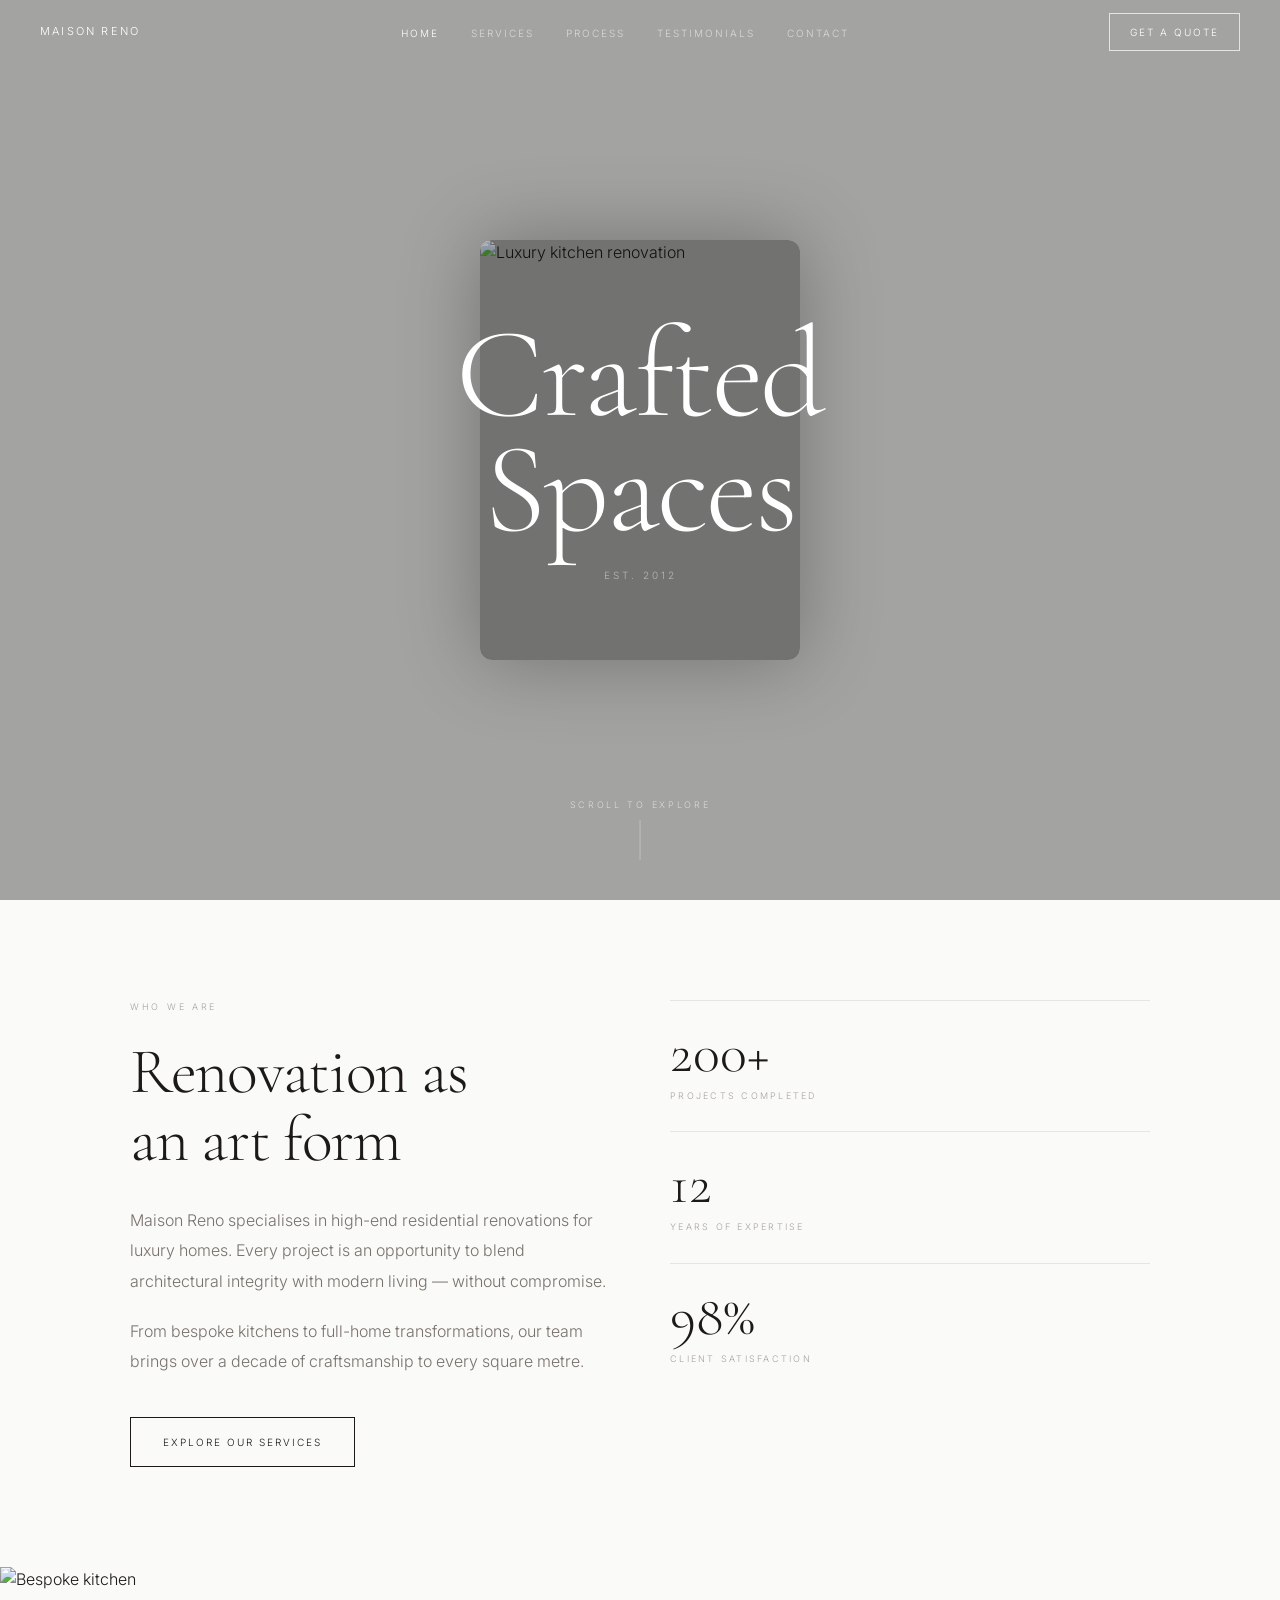
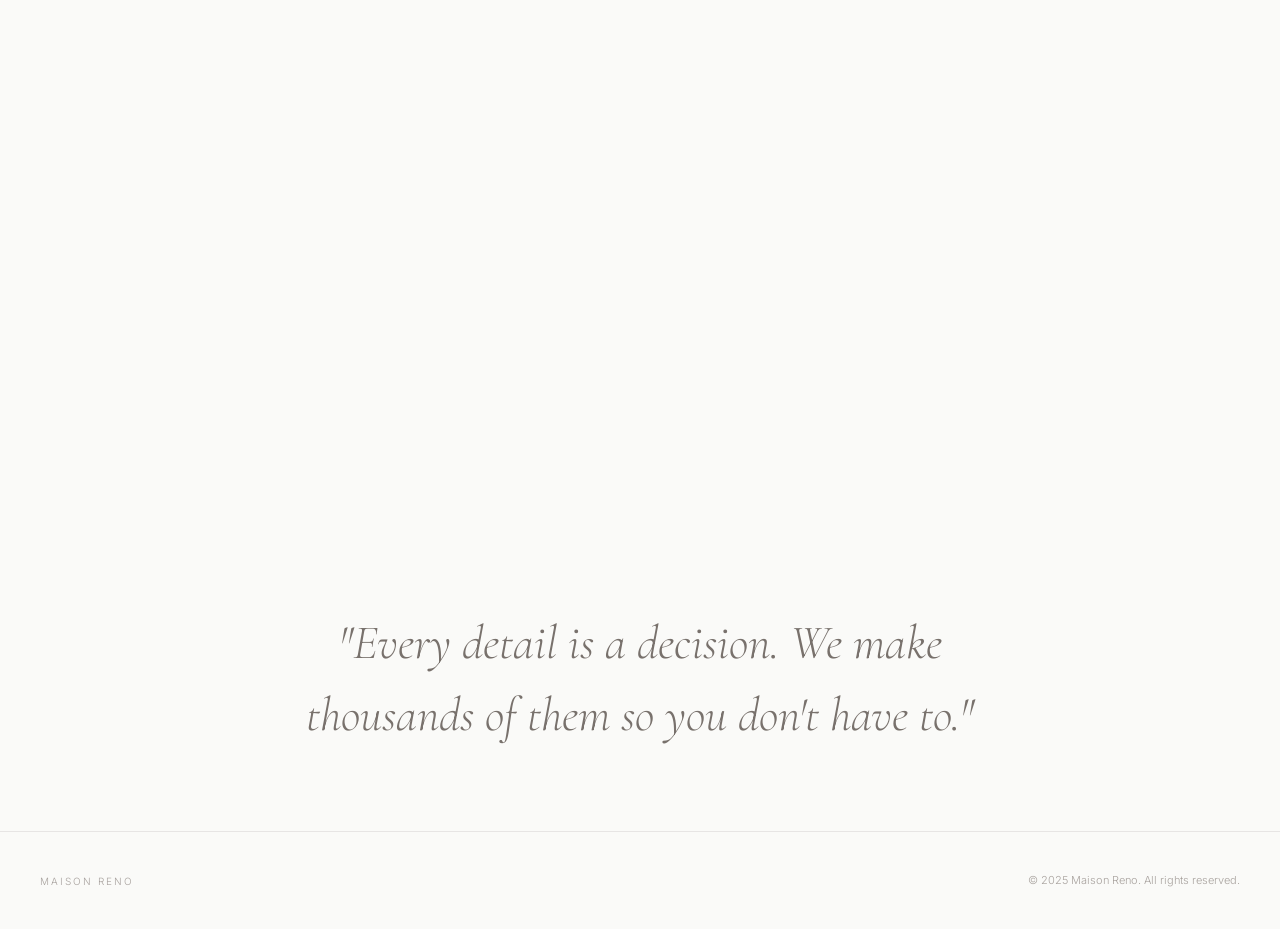
==== index.html @ ba7e4c6f "Add files via upload" ====
<!DOCTYPE html>
<html lang="en">
<head>
  <meta charset="UTF-8" />
  <meta name="viewport" content="width=device-width, initial-scale=1.0" />
  <title>Maison Reno — Luxury Home Renovations</title>
  <meta name="description" content="Award-winning luxury home renovation specialists. Kitchens, bathrooms, and full-home transformations crafted with precision." />
  <meta property="og:title" content="Maison Reno — Luxury Home Renovations" />
  <meta property="og:description" content="We transform luxury homes with precision craftsmanship and timeless design." />
  <link rel="stylesheet" href="style.css" />
</head>
<body>

  <!-- NAV -->
  <nav id="nav">
    <a href="index.html" class="nav-logo">Maison Reno</a>
    <ul class="nav-links">
      <li><a href="index.html" class="active">Home</a></li>
      <li><a href="services.html">Services</a></li>
      <li><a href="process.html">Process</a></li>
      <li><a href="testimonials.html">Testimonials</a></li>
      <li><a href="contact.html">Contact</a></li>
    </ul>
    <a href="contact.html" class="nav-cta">Get a Quote</a>
    <button class="nav-mobile-toggle" onclick="toggleMobileMenu()" aria-label="Menu">
      <svg width="20" height="20" fill="none" stroke="currentColor" stroke-width="1.5" viewBox="0 0 24 24">
        <path stroke-linecap="round" d="M4 6h16M4 12h16M4 18h16"/>
      </svg>
    </button>
  </nav>

  <!-- HERO -->
  <div class="hero">
    <div class="hero-bg loaded" id="heroBg" style="background-image: url('https://images.unsplash.com/photo-1600566753190-17f0baa2a6c3?w=1920&auto=format&fit=crop')"></div>
    <div class="hero-overlay"></div>

    <div class="hero-media" id="heroMedia">
      <img src="https://images.unsplash.com/photo-1600607687939-ce8a6c25118c?w=900&auto=format&fit=crop" alt="Luxury kitchen renovation" />
      <div class="hero-media-overlay"></div>
    </div>

    <div class="hero-text" id="heroText">
      <h1 id="heroWord1" style="transform: translateX(0); transition: transform 0.05s linear;">Crafted</h1>
      <h1 id="heroWord2" style="transform: translateX(0); transition: transform 0.05s linear;">Spaces</h1>
      <p style="font-size:10px; letter-spacing:0.3em; text-transform:uppercase; color:rgba(255,255,255,0.5); margin-top:20px;">Est. 2012</p>
    </div>

    <div class="hero-scroll-hint">
      <p>Scroll to explore</p>
      <div class="scroll-line"></div>
    </div>
  </div>

  <!-- ABOUT SECTION -->
  <section>
    <div class="grid-2">
      <div class="fade-in">
        <span class="section-label">Who we are</span>
        <h2 style="font-size: clamp(2.5rem,5vw,4.5rem); margin-bottom: 32px;">Renovation as<br>an art form</h2>
        <p style="color: var(--muted); line-height: 1.9; margin-bottom: 20px;">
          Maison Reno specialises in high-end residential renovations for luxury homes. Every project is an opportunity to blend architectural integrity with modern living — without compromise.
        </p>
        <p style="color: var(--muted); line-height: 1.9; margin-bottom: 40px;">
          From bespoke kitchens to full-home transformations, our team brings over a decade of craftsmanship to every square metre.
        </p>
        <a href="services.html" class="btn">Explore our services</a>
      </div>
      <div class="fade-in" style="transition-delay: 0.15s;">
        <div class="stat-item">
          <p class="stat-num">200+</p>
          <p class="stat-label">Projects completed</p>
        </div>
        <div class="stat-item" style="margin-top:28px;">
          <p class="stat-num">12</p>
          <p class="stat-label">Years of expertise</p>
        </div>
        <div class="stat-item" style="margin-top:28px;">
          <p class="stat-num">98%</p>
          <p class="stat-label">Client satisfaction</p>
        </div>
      </div>
    </div>
  </section>

  <!-- FEATURED IMAGE -->
  <div style="width:100%; aspect-ratio:16/7; overflow:hidden; margin:0;">
    <img src="https://images.unsplash.com/photo-1556909114-f6e7ad7d3136?w=1600&auto=format&fit=crop" alt="Bespoke kitchen" style="width:100%; height:100%; object-fit:cover;" />
  </div>

  <!-- QUOTE -->
  <section style="text-align:center; padding: 80px 40px;">
    <div class="fade-in">
      <p style="font-family: var(--heading); font-size: clamp(1.8rem, 4vw, 3rem); font-weight:300; font-style:italic; color:var(--muted); max-width:700px; margin:0 auto; line-height:1.5;">
        "Every detail is a decision. We make thousands of them so you don't have to."
      </p>
    </div>
  </section>

  <!-- FOOTER -->
  <footer>
    <span class="footer-brand">Maison Reno</span>
    <span class="footer-copy">© 2025 Maison Reno. All rights reserved.</span>
  </footer>

  <script src="nav.js"></script>
  <script>
    // Scroll-driven hero expansion
    const heroMedia = document.getElementById('heroMedia');
    const heroWord1 = document.getElementById('heroWord1');
    const heroWord2 = document.getElementById('heroWord2');
    let progress = 0;
    let isExpanded = false;

    window.addEventListener('wheel', (e) => {
      if (!isExpanded) {
        e.preventDefault();
        progress = Math.min(Math.max(progress + e.deltaY * 0.001, 0), 1);
        applyHeroProgress(progress);
        if (progress >= 1) isExpanded = true;
      }
    }, { passive: false });

    function applyHeroProgress(p) {
      const w = 320 + p * 1100;
      const h = 420 + p * 380;
      heroMedia.style.width = Math.min(w, window.innerWidth * 0.95) + 'px';
      heroMedia.style.height = Math.min(h, window.innerHeight * 0.85) + 'px';
      const tx = p * 140;
      heroWord1.style.transform = `translateX(-${tx}px)`;
      heroWord2.style.transform = `translateX(${tx}px)`;
    }

    // Fade-in on scroll
    const observer = new IntersectionObserver((entries) => {
      entries.forEach(e => { if (e.isIntersecting) e.target.classList.add('visible'); });
    }, { threshold: 0.15 });
    document.querySelectorAll('.fade-in').forEach(el => observer.observe(el));
  </script>
</body>
</html>
---- style.css ----
@import url('https://fonts.googleapis.com/css2?family=Cormorant+Garamond:wght@300;400;500;600&family=Inter:wght@300;400;500&display=swap');

*, *::before, *::after { box-sizing: border-box; margin: 0; padding: 0; }

:root {
  --bg: #fafaf8;
  --text: #1c1917;
  --muted: #78716c;
  --subtle: #a8a29e;
  --border: #e7e5e4;
  --gold: #c9a96e;
  --heading: 'Cormorant Garamond', Georgia, serif;
  --body: 'Inter', system-ui, sans-serif;
}

html { scroll-behavior: smooth; font-size: 16px; }

body {
  background: var(--bg);
  color: var(--text);
  font-family: var(--body);
  font-weight: 300;
  line-height: 1.6;
  -webkit-font-smoothing: antialiased;
}

/* ── NAV ── */
nav {
  position: fixed;
  top: 0; left: 0; right: 0;
  z-index: 100;
  height: 64px;
  display: flex;
  align-items: center;
  justify-content: space-between;
  padding: 0 40px;
  transition: background 0.4s, border-color 0.4s;
}

nav.scrolled {
  background: rgba(250,250,248,0.92);
  backdrop-filter: blur(12px);
  border-bottom: 1px solid var(--border);
}

.nav-logo {
  font-family: var(--body);
  font-size: 11px;
  letter-spacing: 0.2em;
  text-transform: uppercase;
  text-decoration: none;
  color: white;
  transition: color 0.4s;
}

nav.scrolled .nav-logo { color: var(--text); }

.nav-links {
  display: flex;
  gap: 32px;
  list-style: none;
}

.nav-links a {
  font-size: 10px;
  letter-spacing: 0.2em;
  text-transform: uppercase;
  text-decoration: none;
  color: rgba(255,255,255,0.6);
  transition: color 0.3s;
}

.nav-links a:hover, .nav-links a.active { color: white; }

nav.scrolled .nav-links a { color: var(--subtle); }
nav.scrolled .nav-links a:hover,
nav.scrolled .nav-links a.active { color: var(--text); }

.nav-cta {
  font-size: 10px;
  letter-spacing: 0.2em;
  text-transform: uppercase;
  text-decoration: none;
  padding: 10px 20px;
  border: 1px solid rgba(255,255,255,0.7);
  color: white;
  transition: all 0.3s;
}

.nav-cta:hover { background: white; color: var(--text); }

nav.scrolled .nav-cta { border-color: var(--text); color: var(--text); }
nav.scrolled .nav-cta:hover { background: var(--text); color: white; }

.nav-mobile-toggle {
  display: none;
  background: none;
  border: none;
  cursor: pointer;
  color: white;
}

nav.scrolled .nav-mobile-toggle { color: var(--text); }

/* ── HERO ── */
.hero {
  position: relative;
  height: 100vh;
  display: flex;
  align-items: center;
  justify-content: center;
  overflow: hidden;
}

.hero-bg {
  position: absolute;
  inset: 0;
  background-size: cover;
  background-position: center;
  transform: scale(1.05);
  transition: transform 8s ease-out;
}

.hero-bg.loaded { transform: scale(1); }

.hero-overlay {
  position: absolute;
  inset: 0;
  background: rgba(0,0,0,0.35);
}

.hero-media {
  position: absolute;
  width: 320px;
  height: 420px;
  border-radius: 12px;
  overflow: hidden;
  box-shadow: 0 0 80px rgba(0,0,0,0.3);
  transition: width 0.6s cubic-bezier(.4,0,.2,1), height 0.6s cubic-bezier(.4,0,.2,1);
}

.hero-media img {
  width: 100%;
  height: 100%;
  object-fit: cover;
}

.hero-media-overlay {
  position: absolute;
  inset: 0;
  background: rgba(0,0,0,0.3);
  border-radius: 12px;
}

.hero-text {
  position: relative;
  z-index: 10;
  text-align: center;
  pointer-events: none;
}

.hero-text h1 {
  font-family: var(--heading);
  font-size: clamp(3.5rem, 10vw, 9rem);
  font-weight: 300;
  color: white;
  line-height: 0.9;
  letter-spacing: -0.02em;
}

.hero-scroll-hint {
  position: absolute;
  bottom: 40px;
  left: 50%;
  transform: translateX(-50%);
  z-index: 10;
  text-align: center;
}

.hero-scroll-hint p {
  font-size: 9px;
  letter-spacing: 0.3em;
  text-transform: uppercase;
  color: rgba(255,255,255,0.6);
  margin-bottom: 8px;
}

.scroll-line {
  width: 1px;
  height: 40px;
  background: rgba(255,255,255,0.3);
  margin: 0 auto;
  animation: scrollLine 2s ease-in-out infinite;
}

@keyframes scrollLine {
  0% { transform: scaleY(0); transform-origin: top; }
  50% { transform: scaleY(1); transform-origin: top; }
  51% { transform: scaleY(1); transform-origin: bottom; }
  100% { transform: scaleY(0); transform-origin: bottom; }
}

/* ── SECTIONS ── */
section { padding: 100px 40px; max-width: 1100px; margin: 0 auto; }

.section-label {
  font-size: 9px;
  letter-spacing: 0.3em;
  text-transform: uppercase;
  color: var(--subtle);
  margin-bottom: 24px;
  display: block;
}

h1, h2, h3 {
  font-family: var(--heading);
  font-weight: 300;
  letter-spacing: -0.02em;
  line-height: 1.05;
}

.divider {
  border: none;
  border-top: 1px solid var(--border);
  margin: 32px 0;
}

/* ── GRID ── */
.grid-2 { display: grid; grid-template-columns: 1fr 1fr; gap: 60px; align-items: start; }
.grid-3 { display: grid; grid-template-columns: repeat(3, 1fr); gap: 32px; }
.grid-4 { display: grid; grid-template-columns: repeat(4, 1fr); gap: 32px; }

/* ── STATS ── */
.stat-item { border-top: 1px solid var(--border); padding-top: 24px; }
.stat-num {
  font-family: var(--heading);
  font-size: 3.5rem;
  font-weight: 300;
  color: var(--text);
  line-height: 1;
}
.stat-label {
  font-size: 9px;
  letter-spacing: 0.25em;
  text-transform: uppercase;
  color: var(--subtle);
  margin-top: 8px;
}

/* ── BUTTON ── */
.btn {
  display: inline-flex;
  align-items: center;
  gap: 12px;
  border: 1px solid var(--text);
  color: var(--text);
  font-size: 10px;
  letter-spacing: 0.2em;
  text-transform: uppercase;
  text-decoration: none;
  padding: 16px 32px;
  transition: all 0.3s;
  font-family: var(--body);
  cursor: pointer;
  background: none;
}

.btn:hover { background: var(--text); color: white; }
.btn-light { border-color: white; color: white; }
.btn-light:hover { background: white; color: var(--text); }

/* ── PARALLAX FEATURE ── */
.feature-row {
  display: grid;
  grid-template-columns: 1fr 1fr;
  gap: 80px;
  align-items: center;
  min-height: 70vh;
  padding: 80px 40px;
  max-width: 1100px;
  margin: 0 auto;
}

.feature-row.reverse { direction: rtl; }
.feature-row.reverse > * { direction: ltr; }

.feature-content { max-width: 420px; }

.feature-content .section-label { margin-bottom: 16px; }

.feature-content h3 {
  font-size: clamp(2.5rem, 5vw, 4rem);
  margin-bottom: 24px;
  color: var(--text);
}

.feature-content p { color: var(--muted); line-height: 1.8; }

.feature-img {
  width: 100%;
  aspect-ratio: 4/5;
  object-fit: cover;
  opacity: 0;
  transform: translateX(60px);
  transition: opacity 0.8s ease, transform 0.8s ease;
}

.feature-img.visible { opacity: 1; transform: translateX(0); }
.feature-row.reverse .feature-img { transform: translateX(-60px); }
.feature-row.reverse .feature-img.visible { transform: translateX(0); }

.feature-text-wrap {
  opacity: 0;
  transform: translateY(30px);
  transition: opacity 0.7s ease 0.1s, transform 0.7s ease 0.1s;
}

.feature-text-wrap.visible { opacity: 1; transform: translateY(0); }

/* ── STORY SCROLL ── */
.story-section {
  min-height: 100vh;
  display: flex;
  flex-direction: column;
  justify-content: space-between;
  padding: clamp(2rem, 6vw, 4rem) clamp(2rem, 6vw, 4rem);
  position: sticky;
  top: 0;
}

.story-section h2 {
  font-size: clamp(3rem, 10vw, 10rem);
  line-height: 0.9;
  text-transform: uppercase;
}

.story-grid { display: grid; grid-template-columns: repeat(3, 1fr); gap: 32px; }

.story-item-label {
  font-size: 9px;
  letter-spacing: 0.25em;
  text-transform: uppercase;
  font-weight: 500;
  margin-bottom: 12px;
}

.story-item-text { font-size: 13px; line-height: 1.7; opacity: 0.6; }

/* ── TESTIMONIALS ── */
.testimonial-grid { display: grid; grid-template-columns: 280px 1fr; gap: 60px; align-items: start; }

.testimonial-nav { display: flex; flex-direction: column; gap: 4px; }

.testimonial-btn {
  text-align: left;
  padding: 16px 20px;
  border: 1px solid var(--border);
  background: none;
  cursor: pointer;
  transition: all 0.3s;
  font-family: var(--body);
}

.testimonial-btn.active { border-color: var(--text); background: var(--text); color: white; }
.testimonial-btn:hover:not(.active) { border-color: var(--subtle); }

.testimonial-btn-name { font-size: 13px; font-weight: 400; }
.testimonial-btn-role { font-size: 11px; color: var(--subtle); margin-top: 2px; }
.testimonial-btn.active .testimonial-btn-role { color: #a8a29e; }

.testimonial-content { display: none; }
.testimonial-content.active { display: flex; flex-direction: column; gap: 20px; }

.testimonial-avatar {
  width: 56px;
  height: 56px;
  border-radius: 50%;
  object-fit: cover;
}

.stars { display: flex; gap: 4px; }
.star { width: 16px; height: 16px; fill: var(--gold); }
.star.empty { fill: var(--border); }

.testimonial-quote {
  font-family: var(--heading);
  font-size: 1.4rem;
  font-weight: 300;
  font-style: italic;
  color: var(--muted);
  line-height: 1.6;
  max-width: 500px;
}

.testimonial-name { font-size: 14px; font-weight: 400; color: var(--text); }
.testimonial-role { font-size: 11px; color: var(--subtle); margin-top: 2px; }

/* ── CONTACT FORM ── */
.form-group { display: flex; flex-direction: column; gap: 8px; margin-bottom: 24px; }

.form-label {
  font-size: 9px;
  letter-spacing: 0.25em;
  text-transform: uppercase;
  color: var(--subtle);
}

.form-input, .form-select, .form-textarea {
  background: none;
  border: none;
  border-bottom: 1px solid var(--border);
  padding: 12px 0;
  font-family: var(--body);
  font-size: 14px;
  color: var(--text);
  font-weight: 300;
  outline: none;
  transition: border-color 0.3s;
  width: 100%;
}

.form-input:focus, .form-select:focus, .form-textarea:focus { border-color: var(--text); }
.form-input::placeholder, .form-textarea::placeholder { color: var(--border); }
.form-textarea { resize: none; }
.form-select { color: var(--subtle); cursor: pointer; }

.form-row { display: grid; grid-template-columns: 1fr 1fr; gap: 24px; }

/* ── CONTACT INFO ── */
.contact-item { border-top: 1px solid var(--border); padding-top: 20px; margin-bottom: 28px; }
.contact-label { font-size: 9px; letter-spacing: 0.25em; text-transform: uppercase; color: var(--subtle); margin-bottom: 4px; }
.contact-value { font-size: 14px; color: var(--text); }

/* ── FOOTER ── */
footer {
  border-top: 1px solid var(--border);
  padding: 40px;
  display: flex;
  align-items: center;
  justify-content: space-between;
}

.footer-brand { font-size: 10px; letter-spacing: 0.2em; text-transform: uppercase; color: var(--subtle); }
.footer-copy { font-size: 11px; color: var(--subtle); }

/* ── FADE IN ── */
.fade-in {
  opacity: 0;
  transform: translateY(24px);
  transition: opacity 0.7s ease, transform 0.7s ease;
}

.fade-in.visible { opacity: 1; transform: translateY(0); }

/* ── CTA SECTION ── */
.cta-section {
  text-align: center;
  padding: 100px 40px;
  border-top: 1px solid var(--border);
}

.cta-section h2 {
  font-size: clamp(2.5rem, 6vw, 5rem);
  margin-bottom: 40px;
  max-width: 600px;
  margin-left: auto;
  margin-right: auto;
}

/* ── SUCCESS MSG ── */
.form-success {
  display: none;
  text-align: center;
  padding: 60px 0;
}

.form-success.show { display: block; }
.form-success .line { width: 40px; height: 1px; background: var(--text); margin: 0 auto 32px; }

/* ── RESPONSIVE ── */
@media (max-width: 768px) {
  nav { padding: 0 20px; }
  .nav-links, .nav-cta { display: none; }
  .nav-mobile-toggle { display: block; }

  section { padding: 60px 20px; }
  .grid-2, .grid-3, .grid-4, .feature-row, .testimonial-grid { grid-template-columns: 1fr; }
  .feature-row.reverse { direction: ltr; }
  .story-grid { grid-template-columns: 1fr; }
  footer { flex-direction: column; gap: 12px; text-align: center; }
  .form-row { grid-template-columns: 1fr; }
}
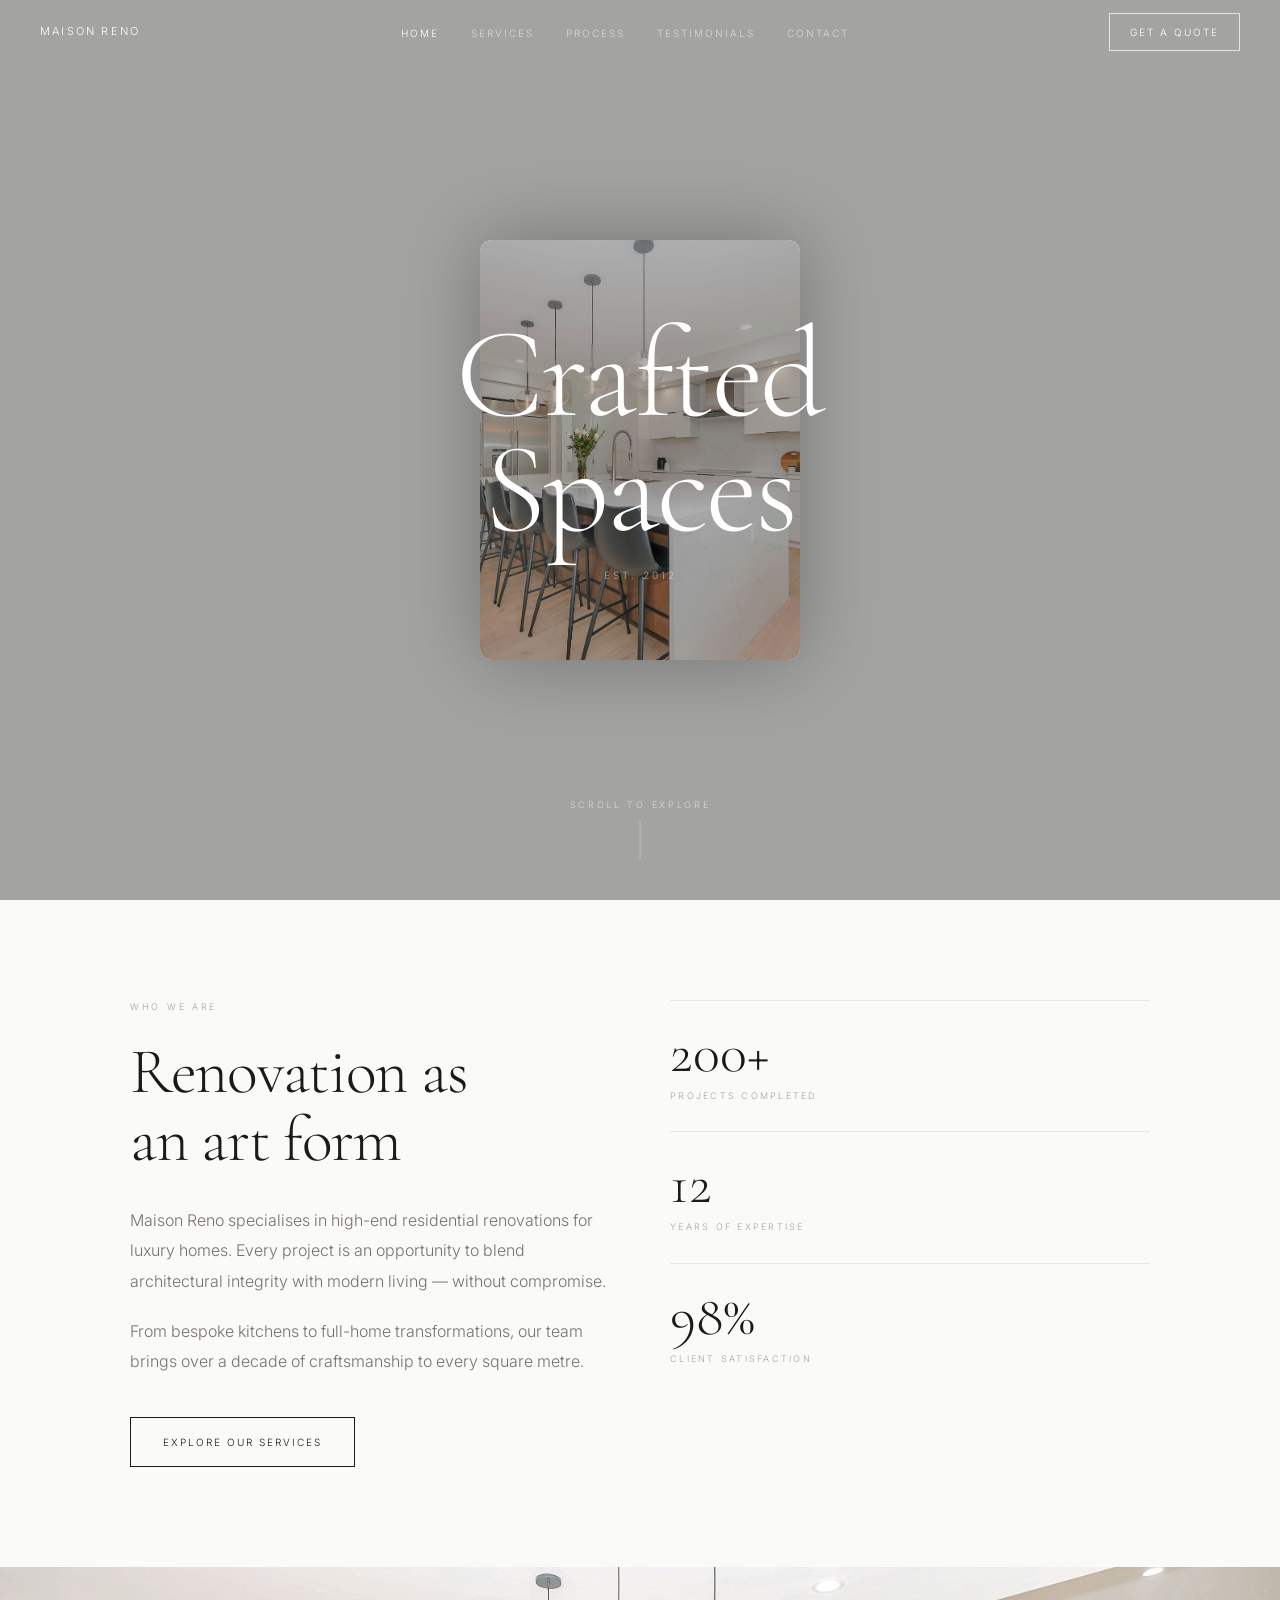
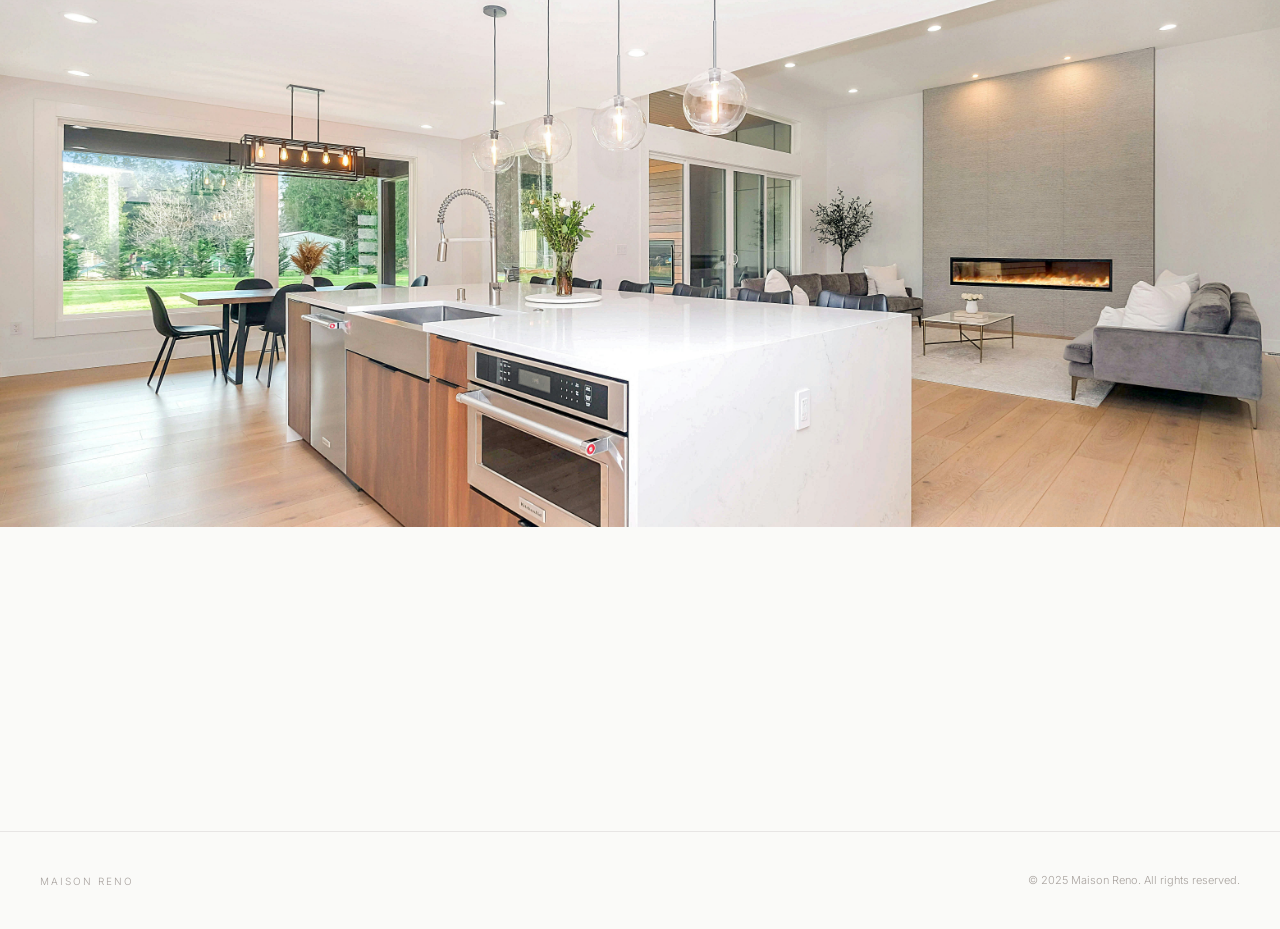
==== commit 2f9250c0: "Add project photos, Projects section, and fix mobile hero scroll zoom - Added 5 real project photos " ====
--- a/index.html
+++ b/index.html
@@ -35,7 +35,7 @@
     <div class="hero-overlay"></div>
 
     <div class="hero-media" id="heroMedia">
-      <img src="https://images.unsplash.com/photo-1600607687939-ce8a6c25118c?w=900&auto=format&fit=crop" alt="Luxury kitchen renovation" />
+      <img src="images/project-kitchen-1.jpg" alt="Luxury kitchen renovation" />
       <div class="hero-media-overlay"></div>
     </div>
 
@@ -84,7 +84,7 @@
 
   <!-- FEATURED IMAGE -->
   <div style="width:100%; aspect-ratio:16/7; overflow:hidden; margin:0;">
-    <img src="https://images.unsplash.com/photo-1556909114-f6e7ad7d3136?w=1600&auto=format&fit=crop" alt="Bespoke kitchen" style="width:100%; height:100%; object-fit:cover;" />
+    <img src="images/project-kitchen-2.jpg" alt="Open-plan kitchen and living renovation" style="width:100%; height:100%; object-fit:cover;" />
   </div>
 
   <!-- QUOTE -->
@@ -111,6 +111,17 @@
     let progress = 0;
     let isExpanded = false;
 
+    function applyHeroProgress(p) {
+      const mob = window.innerWidth <= 768;
+      const startW = mob ? 200 : 320, endW = mob ? 700 : 1100;
+      const startH = mob ? 260 : 420, endH = mob ? 280 : 380;
+      heroMedia.style.width = Math.min(startW + p * endW, window.innerWidth * 0.95) + 'px';
+      heroMedia.style.height = Math.min(startH + p * endH, window.innerHeight * 0.85) + 'px';
+      const tx = p * (mob ? 80 : 140);
+      heroWord1.style.transform = `translateX(-${tx}px)`;
+      heroWord2.style.transform = `translateX(${tx}px)`;
+    }
+
     window.addEventListener('wheel', (e) => {
       if (!isExpanded) {
         e.preventDefault();
@@ -120,15 +131,20 @@
       }
     }, { passive: false });
 
-    function applyHeroProgress(p) {
-      const w = 320 + p * 1100;
-      const h = 420 + p * 380;
-      heroMedia.style.width = Math.min(w, window.innerWidth * 0.95) + 'px';
-      heroMedia.style.height = Math.min(h, window.innerHeight * 0.85) + 'px';
-      const tx = p * 140;
-      heroWord1.style.transform = `translateX(-${tx}px)`;
-      heroWord2.style.transform = `translateX(${tx}px)`;
-    }
+    let touchStartY = 0;
+    window.addEventListener('touchstart', e => { touchStartY = e.touches[0].clientY; }, { passive: true });
+    window.addEventListener('touchmove', e => {
+      if (!isExpanded) {
+        e.preventDefault();
+        const delta = touchStartY - e.touches[0].clientY;
+        touchStartY = e.touches[0].clientY;
+        progress = Math.min(Math.max(progress + delta * 0.004, 0), 1);
+        applyHeroProgress(progress);
+        if (progress >= 1) isExpanded = true;
+      }
+    }, { passive: false });
+
+    applyHeroProgress(0);
 
     // Fade-in on scroll
     const observer = new IntersectionObserver((entries) => {
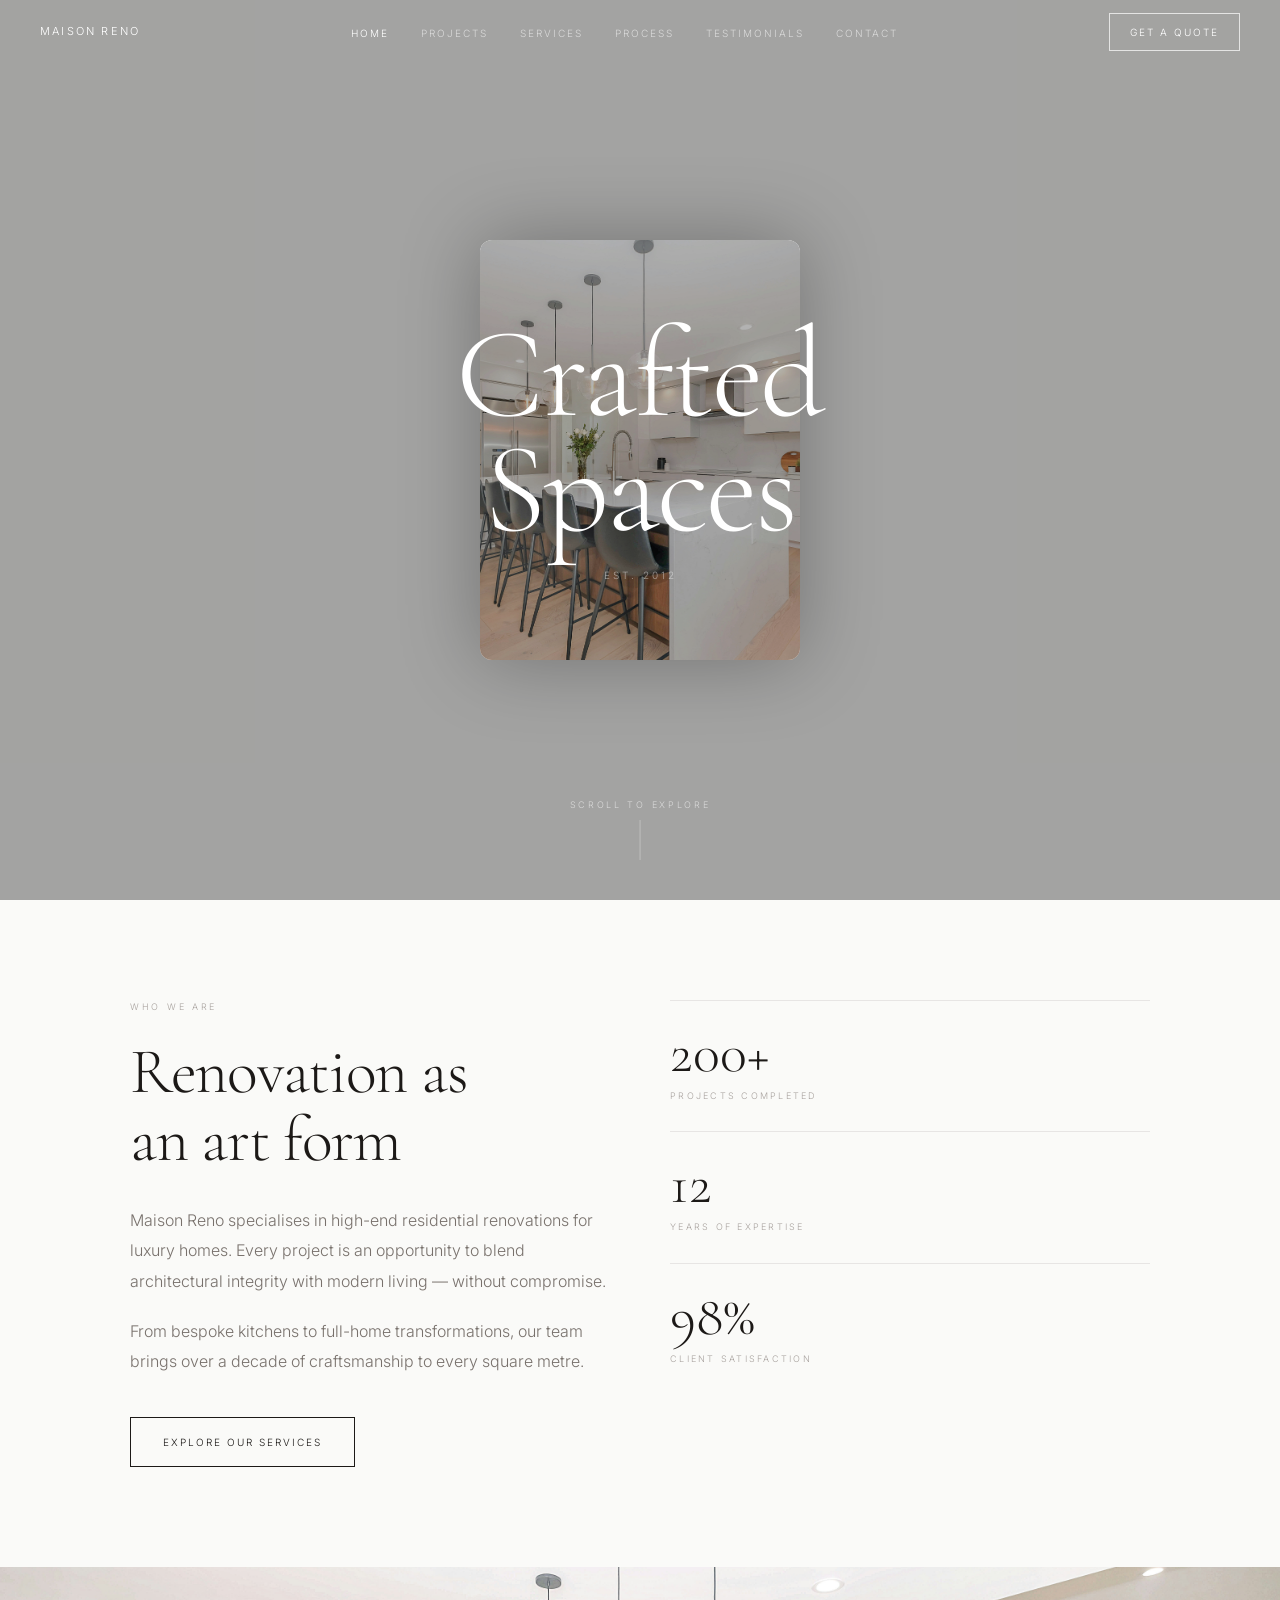
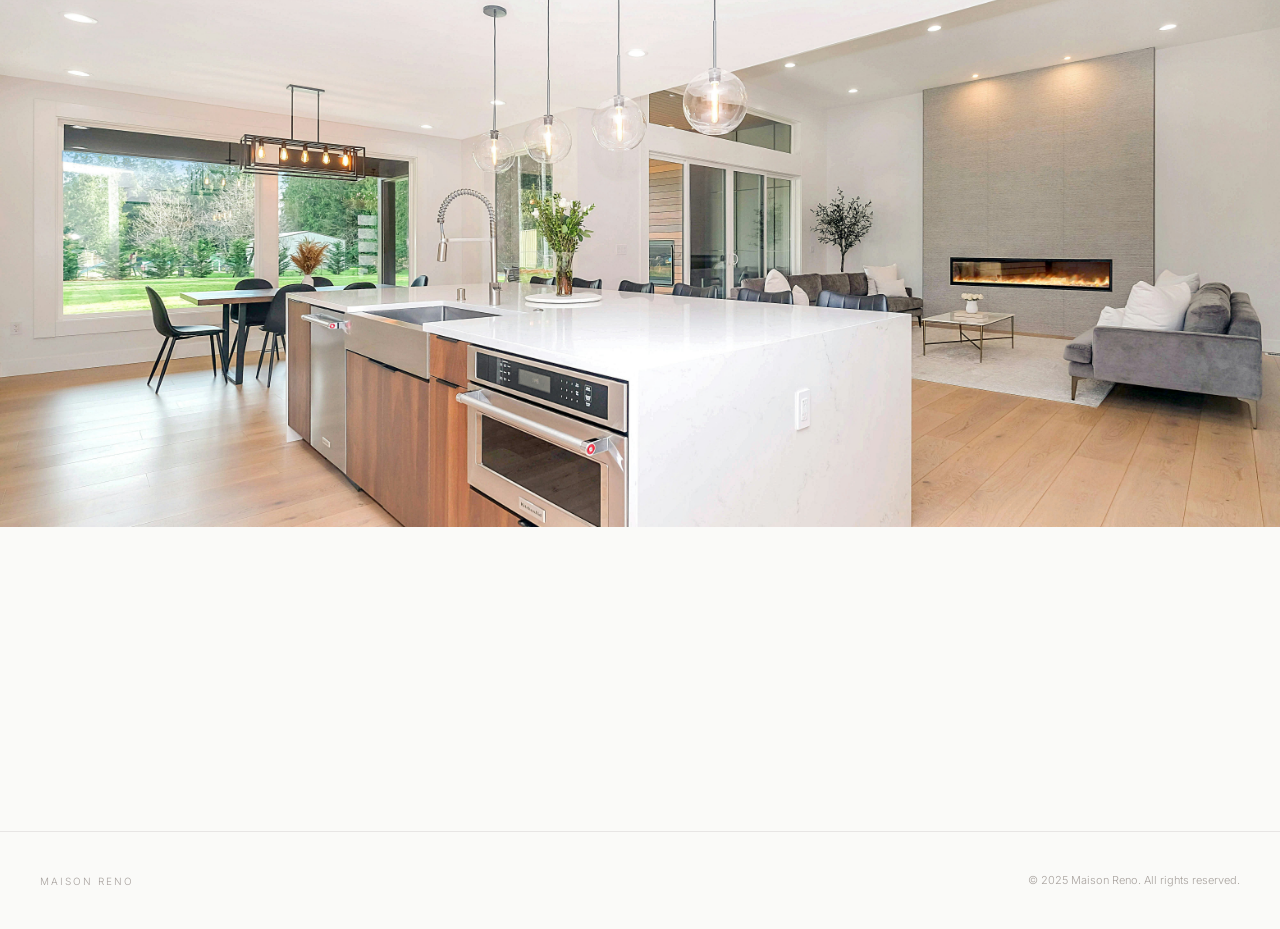
==== commit 088ff4d1: "Add standalone projects.html page and update nav across all pages - New projects.html with portfolio" ====
--- a/index.html
+++ b/index.html
@@ -16,6 +16,7 @@
     <a href="index.html" class="nav-logo">Maison Reno</a>
     <ul class="nav-links">
       <li><a href="index.html" class="active">Home</a></li>
+      <li><a href="projects.html">Projects</a></li>
       <li><a href="services.html">Services</a></li>
       <li><a href="process.html">Process</a></li>
       <li><a href="testimonials.html">Testimonials</a></li>
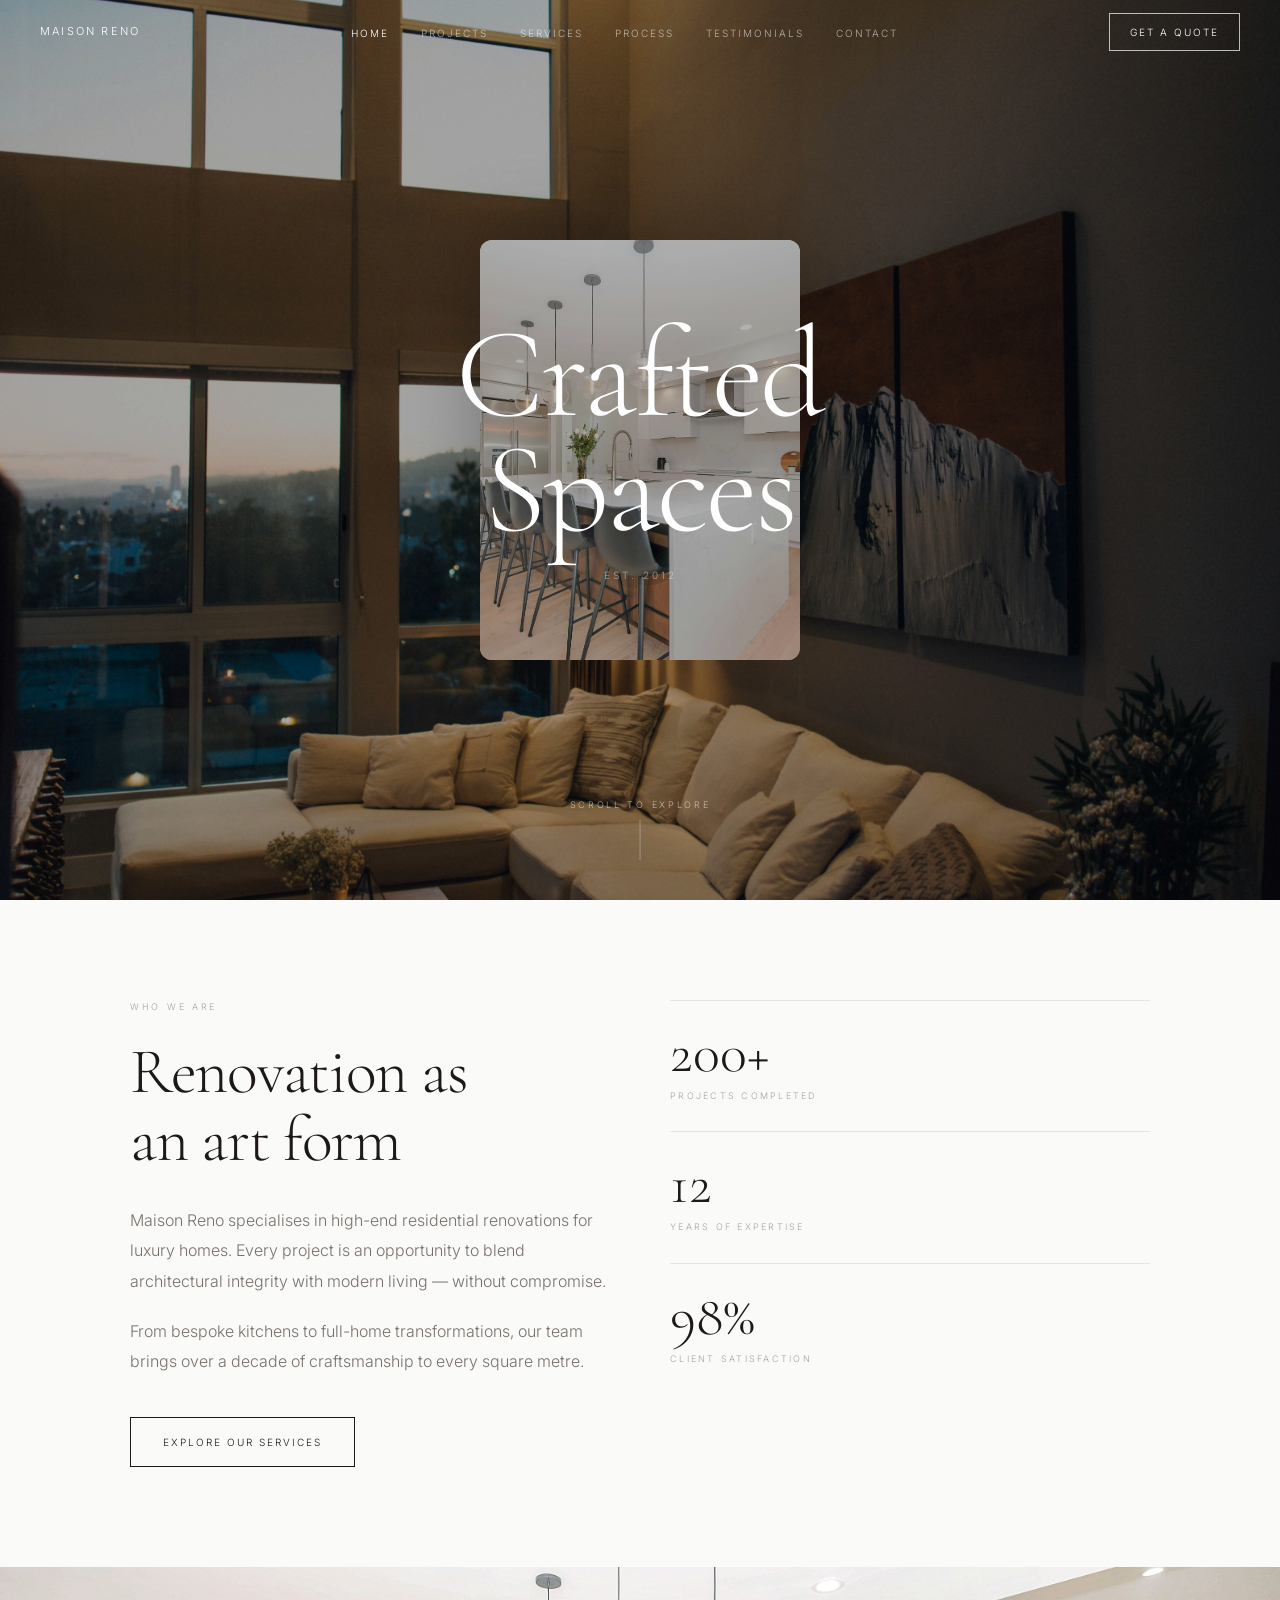
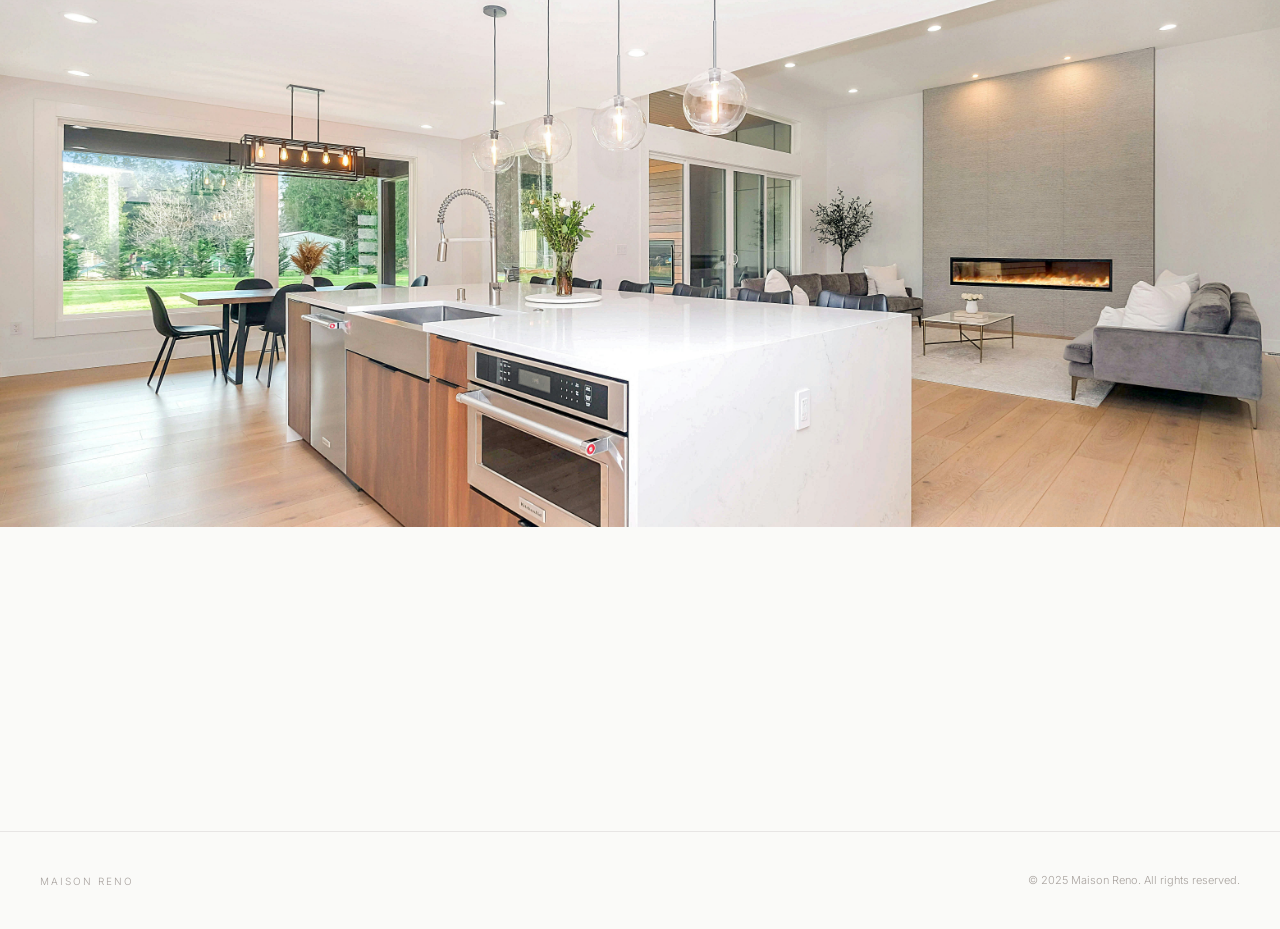
==== commit b5d8baf1: "Fix hero background image not loading on mobile Replace external Unsplash URL with local project-liv" ====
--- a/index.html
+++ b/index.html
@@ -32,7 +32,7 @@
 
   <!-- HERO -->
   <div class="hero">
-    <div class="hero-bg loaded" id="heroBg" style="background-image: url('https://images.unsplash.com/photo-1600566753190-17f0baa2a6c3?w=1920&auto=format&fit=crop')"></div>
+    <div class="hero-bg loaded" id="heroBg" style="background-image: url('images/project-living-3.jpg')"></div>
     <div class="hero-overlay"></div>
 
     <div class="hero-media" id="heroMedia">
